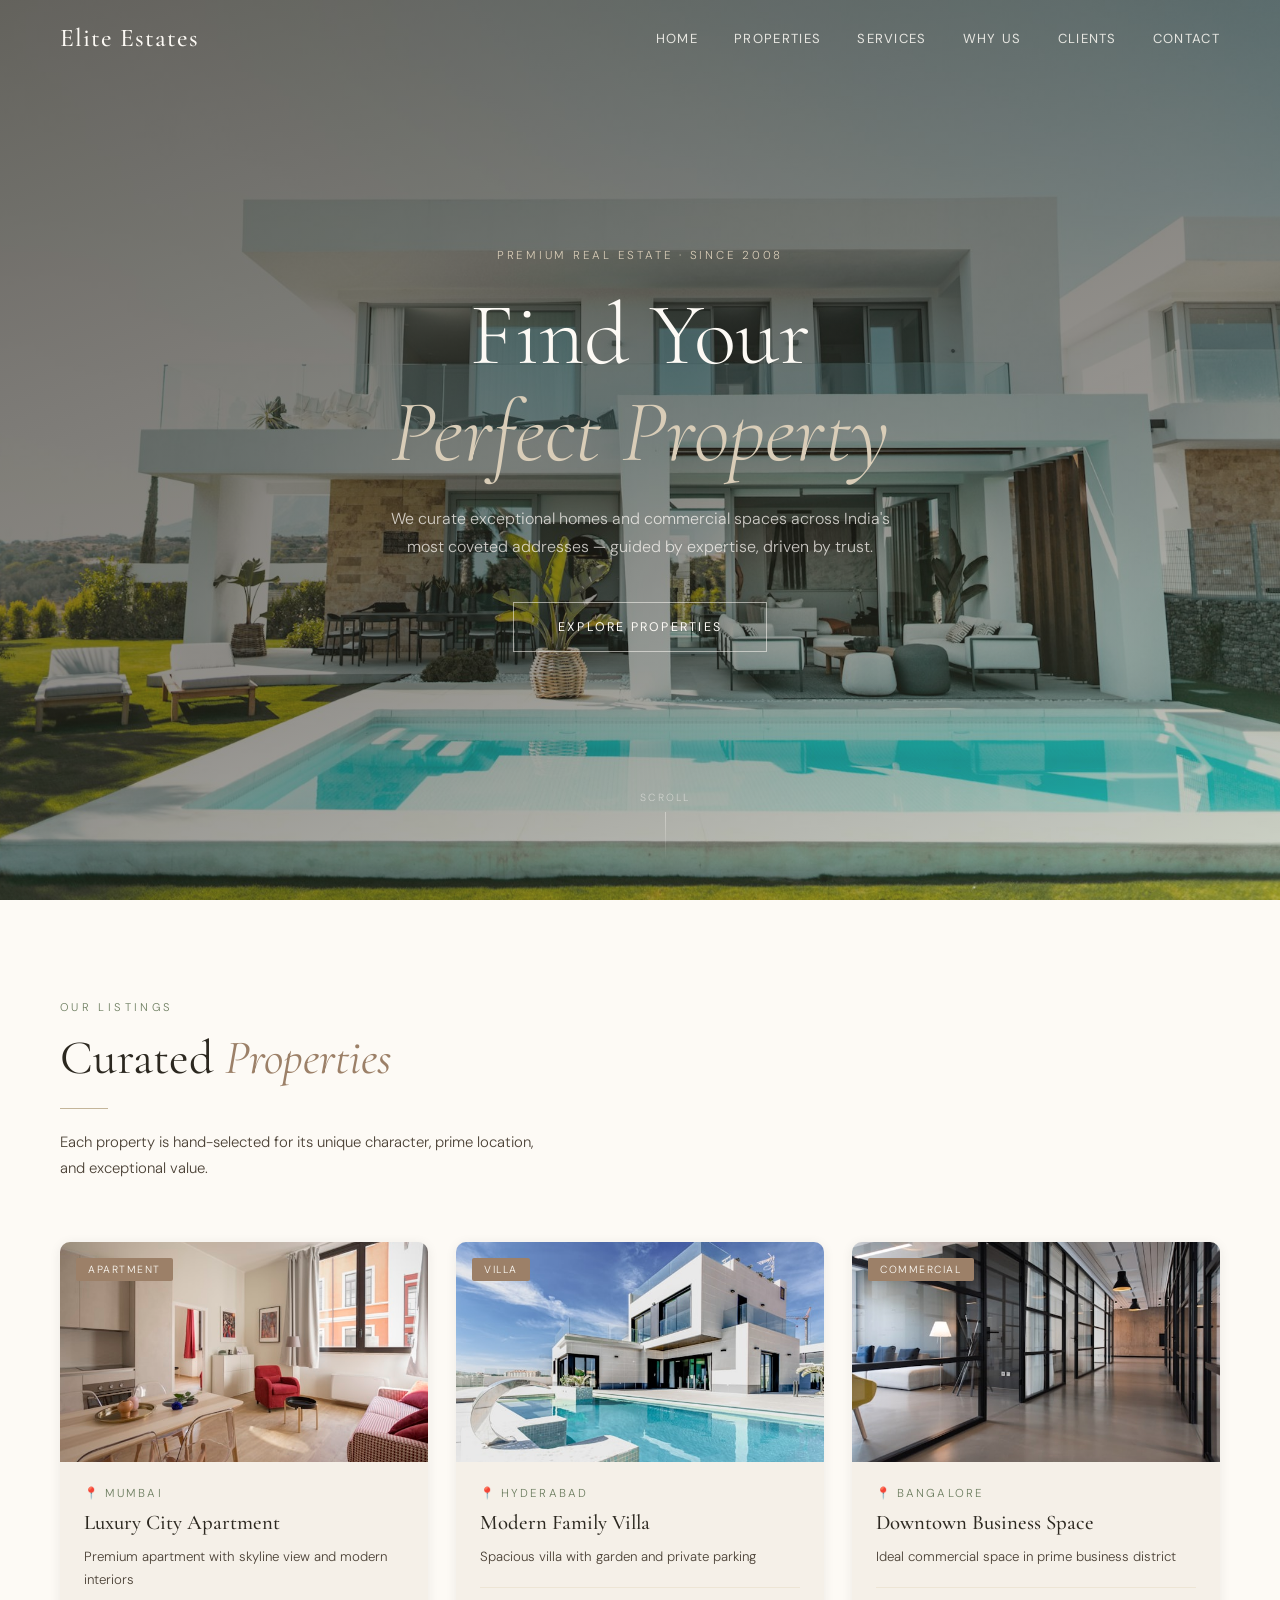
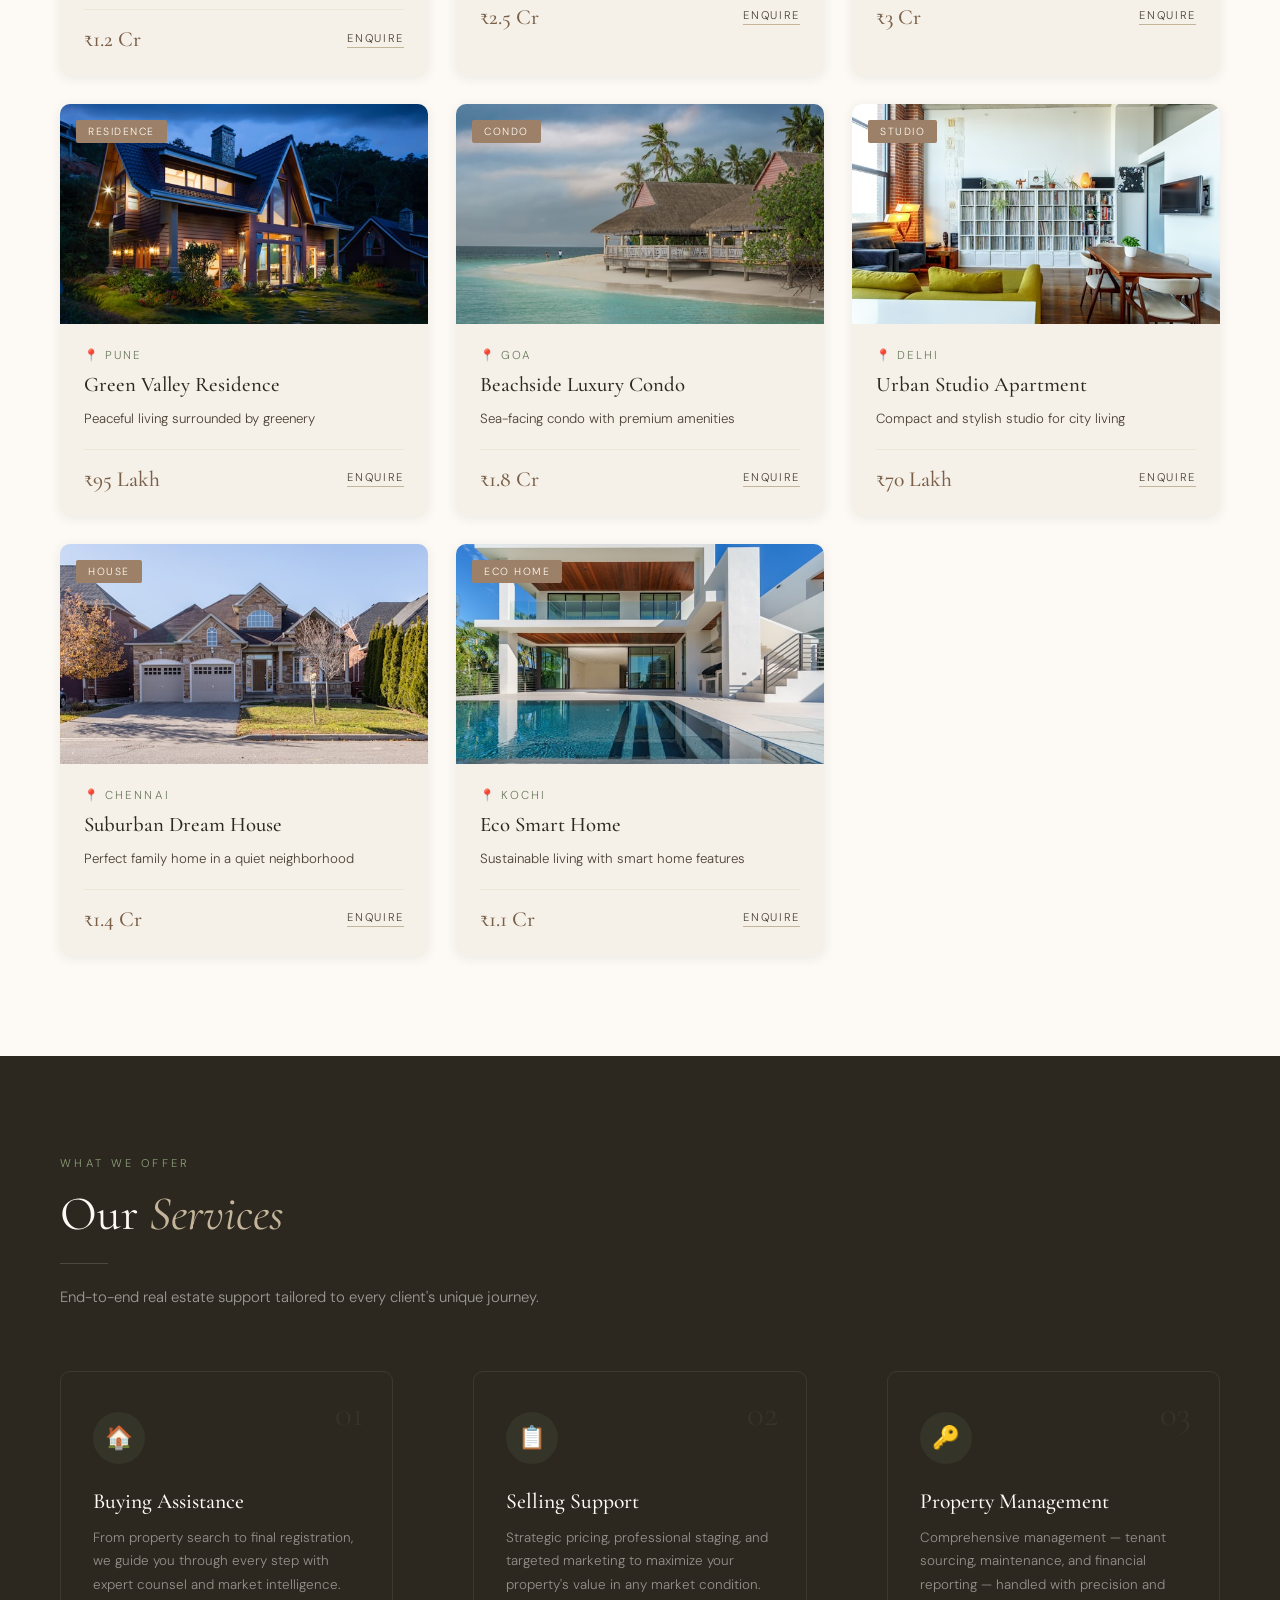
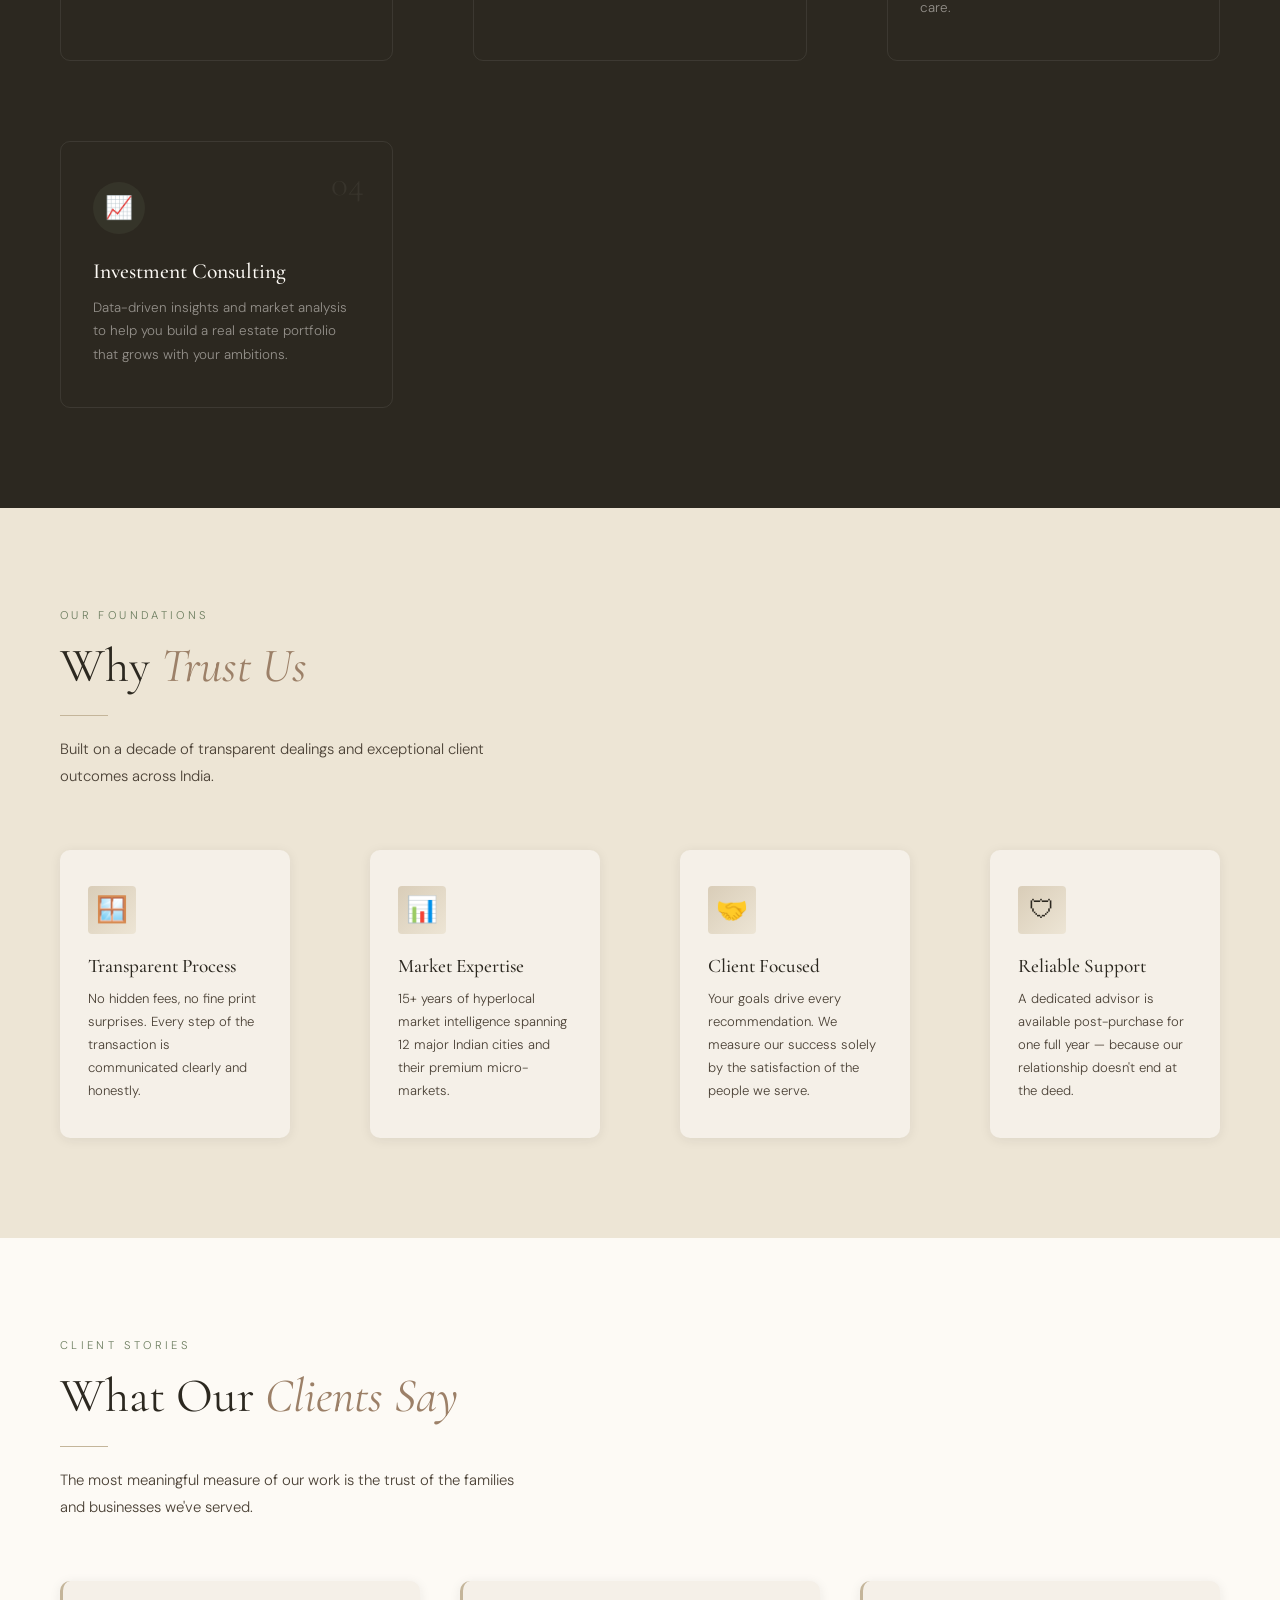
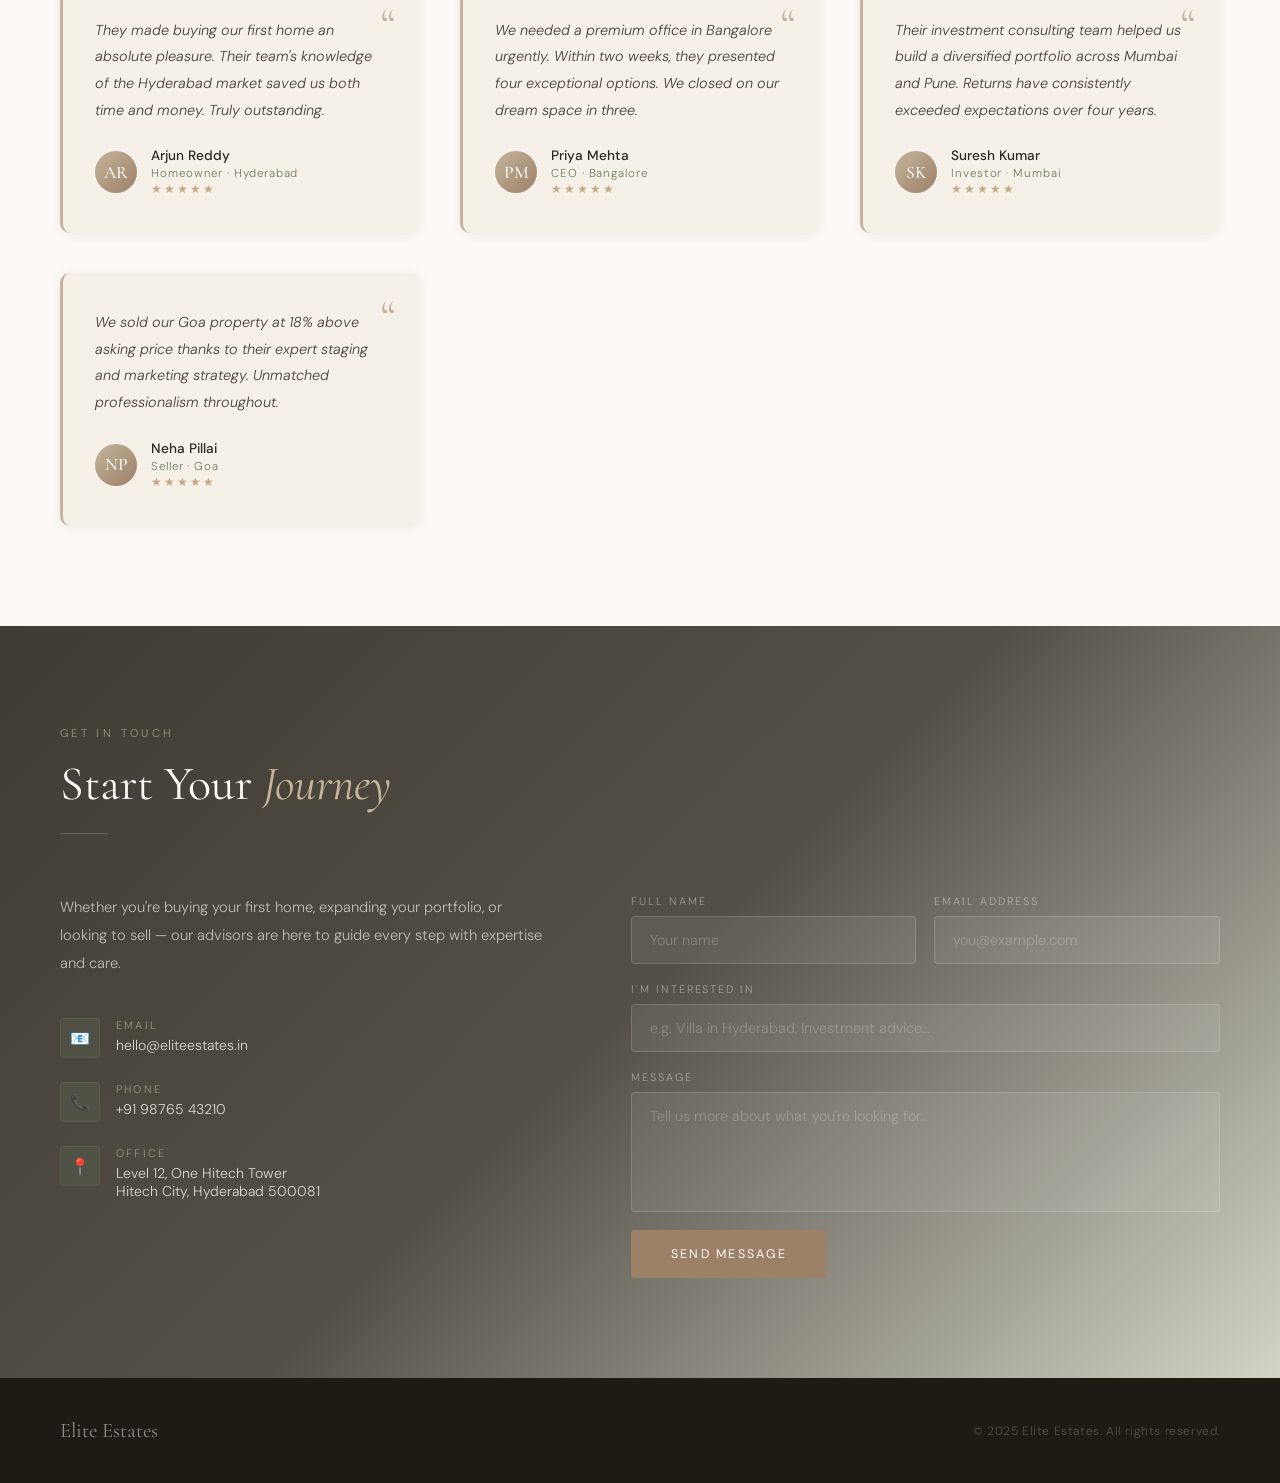
==== index.html @ 706e7c99 "first commit" ====
<!DOCTYPE html>
<html lang="en">
<head>
  <meta charset="UTF-8">
  <meta name="viewport" content="width=device-width, initial-scale=1.0">
  <title>Elite Estates — Premium Real Estate</title>

  <!-- Google Fonts -->
  <link
    href="https://fonts.googleapis.com/css2?family=Cormorant+Garamond:ital,wght@0,300;0,400;0,500;0,600;1,300;1,400&family=DM+Sans:wght@300;400;500&display=swap"
    rel="stylesheet"
  >

  <!-- Main stylesheet -->
  <link rel="stylesheet" href="style.css">
</head>
<body>


  <!-- ============================================
       NAVIGATION BAR
       ============================================ -->
  <nav id="navbar">
    <a class="nav-logo" href="#home">Elite Estates</a>

    <!-- Desktop links -->
    <ul class="nav-links">
      <li><a href="#home">Home</a></li>
      <li><a href="#properties">Properties</a></li>
      <li><a href="#services">Services</a></li>
      <li><a href="#trust">Why Us</a></li>
      <li><a href="#testimonials">Clients</a></li>
      <li><a href="#contact">Contact</a></li>
    </ul>

    <!-- Hamburger (mobile only) -->
    <div class="hamburger" onclick="toggleMenu()">
      <span></span>
      <span></span>
      <span></span>
    </div>
  </nav>


  <!-- ============================================
       MOBILE FULLSCREEN MENU OVERLAY
       ============================================ -->
  <div class="mobile-menu" id="mobileMenu">
    <button class="mobile-close" onclick="toggleMenu()">&#x2715;</button>
    <a href="#home"         onclick="toggleMenu()">Home</a>
    <a href="#properties"   onclick="toggleMenu()">Properties</a>
    <a href="#services"     onclick="toggleMenu()">Services</a>
    <a href="#trust"        onclick="toggleMenu()">Why Us</a>
    <a href="#testimonials" onclick="toggleMenu()">Clients</a>
    <a href="#contact"      onclick="toggleMenu()">Contact</a>
  </div>


  <!-- ============================================
       HERO SECTION
       ============================================ -->
  <section id="home">
    <!-- Background image — swap the src to use a local file if preferred -->
    <div class="hero-bg" id="heroBg"></div>
    <div class="hero-overlay"></div>

    <div class="hero-content">
      <span class="hero-eyebrow">Premium Real Estate &middot; Since 2008</span>
      <h1 class="hero-title">
        Find Your<br>
        <em>Perfect Property</em>
      </h1>
      <p class="hero-desc">
        We curate exceptional homes and commercial spaces across India's most coveted
        addresses &mdash; guided by expertise, driven by trust.
      </p>
      <a href="#properties" class="btn-primary">
        <span>Explore Properties</span>
      </a>
    </div>

    <!-- Animated scroll indicator -->
    <div class="hero-scroll">
      <span>Scroll</span>
      <div class="scroll-line"></div>
    </div>
  </section>


  <!-- ============================================
       PROPERTIES SECTION
       ============================================ -->
  <section id="properties">
    <div class="section-header">
      <span class="section-label">Our Listings</span>
      <h2 class="section-title">Curated <em>Properties</em></h2>
      <div class="divider"></div>
      <p class="section-sub">
        Each property is hand-selected for its unique character, prime location, and exceptional value.
      </p>
    </div>

    <div class="properties-grid">

      <!-- Card 1 -->
      <div class="prop-card">
        <div class="prop-img-wrap">
          <img
            src="images/prop-1-apartment-mumbai.jpg"
            alt="Luxury City Apartment"
            loading="lazy"
          >
          <span class="prop-badge">Apartment</span>
        </div>
        <div class="prop-body">
          <div class="prop-location">&#128205; Mumbai</div>
          <div class="prop-name">Luxury City Apartment</div>
          <p class="prop-desc">Premium apartment with skyline view and modern interiors</p>
          <div class="prop-footer">
            <span class="prop-price">&#8377;1.2 Cr</span>
            <a href="#contact" class="prop-btn">Enquire</a>
          </div>
        </div>
      </div>

      <!-- Card 2 -->
      <div class="prop-card">
        <div class="prop-img-wrap">
          <img
            src="images/prop-2-villa-hyderabad.jpg"
            alt="Modern Family Villa"
            loading="lazy"
          >
          <span class="prop-badge">Villa</span>
        </div>
        <div class="prop-body">
          <div class="prop-location">&#128205; Hyderabad</div>
          <div class="prop-name">Modern Family Villa</div>
          <p class="prop-desc">Spacious villa with garden and private parking</p>
          <div class="prop-footer">
            <span class="prop-price">&#8377;2.5 Cr</span>
            <a href="#contact" class="prop-btn">Enquire</a>
          </div>
        </div>
      </div>

      <!-- Card 3 -->
      <div class="prop-card">
        <div class="prop-img-wrap">
          <img
            src="images/prop-3-commercial-bangalore.jpg"
            alt="Downtown Business Space"
            loading="lazy"
          >
          <span class="prop-badge">Commercial</span>
        </div>
        <div class="prop-body">
          <div class="prop-location">&#128205; Bangalore</div>
          <div class="prop-name">Downtown Business Space</div>
          <p class="prop-desc">Ideal commercial space in prime business district</p>
          <div class="prop-footer">
            <span class="prop-price">&#8377;3 Cr</span>
            <a href="#contact" class="prop-btn">Enquire</a>
          </div>
        </div>
      </div>

      <!-- Card 4 -->
      <div class="prop-card">
        <div class="prop-img-wrap">
          <img
            src="images/prop-4-residence-pune.jpg"
            alt="Green Valley Residence"
            loading="lazy"
          >
          <span class="prop-badge">Residence</span>
        </div>
        <div class="prop-body">
          <div class="prop-location">&#128205; Pune</div>
          <div class="prop-name">Green Valley Residence</div>
          <p class="prop-desc">Peaceful living surrounded by greenery</p>
          <div class="prop-footer">
            <span class="prop-price">&#8377;95 Lakh</span>
            <a href="#contact" class="prop-btn">Enquire</a>
          </div>
        </div>
      </div>

      <!-- Card 5 -->
      <div class="prop-card">
        <div class="prop-img-wrap">
          <img
            src="images/prop-5-condo-goa.jpg"
            alt="Beachside Luxury Condo"
            loading="lazy"
          >
          <span class="prop-badge">Condo</span>
        </div>
        <div class="prop-body">
          <div class="prop-location">&#128205; Goa</div>
          <div class="prop-name">Beachside Luxury Condo</div>
          <p class="prop-desc">Sea-facing condo with premium amenities</p>
          <div class="prop-footer">
            <span class="prop-price">&#8377;1.8 Cr</span>
            <a href="#contact" class="prop-btn">Enquire</a>
          </div>
        </div>
      </div>

      <!-- Card 6 -->
      <div class="prop-card">
        <div class="prop-img-wrap">
          <img
            src="images/prop-6-studio-delhi.jpg"
            alt="Urban Studio Apartment"
            loading="lazy"
          >
          <span class="prop-badge">Studio</span>
        </div>
        <div class="prop-body">
          <div class="prop-location">&#128205; Delhi</div>
          <div class="prop-name">Urban Studio Apartment</div>
          <p class="prop-desc">Compact and stylish studio for city living</p>
          <div class="prop-footer">
            <span class="prop-price">&#8377;70 Lakh</span>
            <a href="#contact" class="prop-btn">Enquire</a>
          </div>
        </div>
      </div>

      <!-- Card 7 -->
      <div class="prop-card">
        <div class="prop-img-wrap">
          <img
            src="images/prop-7-house-chennai.jpg"
            alt="Suburban Dream House"
            loading="lazy"
          >
          <span class="prop-badge">House</span>
        </div>
        <div class="prop-body">
          <div class="prop-location">&#128205; Chennai</div>
          <div class="prop-name">Suburban Dream House</div>
          <p class="prop-desc">Perfect family home in a quiet neighborhood</p>
          <div class="prop-footer">
            <span class="prop-price">&#8377;1.4 Cr</span>
            <a href="#contact" class="prop-btn">Enquire</a>
          </div>
        </div>
      </div>

      <!-- Card 8 -->
      <div class="prop-card">
        <div class="prop-img-wrap">
          <img
            src="images/prop-8-eco-kochi.jpg"
            alt="Eco Smart Home"
            loading="lazy"
          >
          <span class="prop-badge">Eco Home</span>
        </div>
        <div class="prop-body">
          <div class="prop-location">&#128205; Kochi</div>
          <div class="prop-name">Eco Smart Home</div>
          <p class="prop-desc">Sustainable living with smart home features</p>
          <div class="prop-footer">
            <span class="prop-price">&#8377;1.1 Cr</span>
            <a href="#contact" class="prop-btn">Enquire</a>
          </div>
        </div>
      </div>

    </div>
  </section>


  <!-- ============================================
       SERVICES SECTION
       ============================================ -->
  <section id="services">
    <div class="section-header">
      <span class="section-label">What We Offer</span>
      <h2 class="section-title">Our <em>Services</em></h2>
      <div class="divider"></div>
      <p class="section-sub">End-to-end real estate support tailored to every client's unique journey.</p>
    </div>

    <div class="services-grid">

      <div class="service-card">
        <span class="service-num">01</span>
        <div class="service-icon">&#127968;</div>
        <div class="service-title">Buying Assistance</div>
        <p class="service-desc">
          From property search to final registration, we guide you through every step
          with expert counsel and market intelligence.
        </p>
      </div>

      <div class="service-card">
        <span class="service-num">02</span>
        <div class="service-icon">&#128203;</div>
        <div class="service-title">Selling Support</div>
        <p class="service-desc">
          Strategic pricing, professional staging, and targeted marketing to maximize
          your property's value in any market condition.
        </p>
      </div>

      <div class="service-card">
        <span class="service-num">03</span>
        <div class="service-icon">&#128273;</div>
        <div class="service-title">Property Management</div>
        <p class="service-desc">
          Comprehensive management &mdash; tenant sourcing, maintenance, and financial
          reporting &mdash; handled with precision and care.
        </p>
      </div>

      <div class="service-card">
        <span class="service-num">04</span>
        <div class="service-icon">&#128200;</div>
        <div class="service-title">Investment Consulting</div>
        <p class="service-desc">
          Data-driven insights and market analysis to help you build a real estate
          portfolio that grows with your ambitions.
        </p>
      </div>

    </div>
  </section>


  <!-- ============================================
       TRUST / WHY US SECTION
       ============================================ -->
  <section id="trust">
    <div class="section-header">
      <span class="section-label">Our Foundations</span>
      <h2 class="section-title">Why <em>Trust Us</em></h2>
      <div class="divider"></div>
      <p class="section-sub">
        Built on a decade of transparent dealings and exceptional client outcomes across India.
      </p>
    </div>

    <div class="trust-grid">

      <div class="trust-card">
        <div class="trust-icon">&#129695;</div>
        <div class="trust-title">Transparent Process</div>
        <p class="trust-desc">
          No hidden fees, no fine print surprises. Every step of the transaction is
          communicated clearly and honestly.
        </p>
      </div>

      <div class="trust-card">
        <div class="trust-icon">&#128202;</div>
        <div class="trust-title">Market Expertise</div>
        <p class="trust-desc">
          15+ years of hyperlocal market intelligence spanning 12 major Indian cities
          and their premium micro-markets.
        </p>
      </div>

      <div class="trust-card">
        <div class="trust-icon">&#129309;</div>
        <div class="trust-title">Client Focused</div>
        <p class="trust-desc">
          Your goals drive every recommendation. We measure our success solely by the
          satisfaction of the people we serve.
        </p>
      </div>

      <div class="trust-card">
        <div class="trust-icon">&#128737;</div>
        <div class="trust-title">Reliable Support</div>
        <p class="trust-desc">
          A dedicated advisor is available post-purchase for one full year &mdash;
          because our relationship doesn't end at the deed.
        </p>
      </div>

    </div>
  </section>


  <!-- ============================================
       TESTIMONIALS SECTION
       ============================================ -->
  <section id="testimonials">
    <div class="section-header">
      <span class="section-label">Client Stories</span>
      <h2 class="section-title">What Our <em>Clients Say</em></h2>
      <div class="divider"></div>
      <p class="section-sub">
        The most meaningful measure of our work is the trust of the families and
        businesses we've served.
      </p>
    </div>

    <div class="testimonials-grid">

      <div class="testi-card">
        <div class="testi-quote">&ldquo;</div>
        <p class="testi-text">
          They made buying our first home an absolute pleasure. Their team's knowledge
          of the Hyderabad market saved us both time and money. Truly outstanding.
        </p>
        <div class="testi-footer">
          <div class="testi-avatar">AR</div>
          <div>
            <div class="testi-name">Arjun Reddy</div>
            <div class="testi-role">Homeowner &middot; Hyderabad</div>
            <div class="testi-stars">&#9733;&#9733;&#9733;&#9733;&#9733;</div>
          </div>
        </div>
      </div>

      <div class="testi-card">
        <div class="testi-quote">&ldquo;</div>
        <p class="testi-text">
          We needed a premium office in Bangalore urgently. Within two weeks, they
          presented four exceptional options. We closed on our dream space in three.
        </p>
        <div class="testi-footer">
          <div class="testi-avatar">PM</div>
          <div>
            <div class="testi-name">Priya Mehta</div>
            <div class="testi-role">CEO &middot; Bangalore</div>
            <div class="testi-stars">&#9733;&#9733;&#9733;&#9733;&#9733;</div>
          </div>
        </div>
      </div>

      <div class="testi-card">
        <div class="testi-quote">&ldquo;</div>
        <p class="testi-text">
          Their investment consulting team helped us build a diversified portfolio
          across Mumbai and Pune. Returns have consistently exceeded expectations
          over four years.
        </p>
        <div class="testi-footer">
          <div class="testi-avatar">SK</div>
          <div>
            <div class="testi-name">Suresh Kumar</div>
            <div class="testi-role">Investor &middot; Mumbai</div>
            <div class="testi-stars">&#9733;&#9733;&#9733;&#9733;&#9733;</div>
          </div>
        </div>
      </div>

      <div class="testi-card">
        <div class="testi-quote">&ldquo;</div>
        <p class="testi-text">
          We sold our Goa property at 18% above asking price thanks to their expert
          staging and marketing strategy. Unmatched professionalism throughout.
        </p>
        <div class="testi-footer">
          <div class="testi-avatar">NP</div>
          <div>
            <div class="testi-name">Neha Pillai</div>
            <div class="testi-role">Seller &middot; Goa</div>
            <div class="testi-stars">&#9733;&#9733;&#9733;&#9733;&#9733;</div>
          </div>
        </div>
      </div>

    </div>
  </section>


  <!-- ============================================
       CONTACT SECTION
       ============================================ -->
  <section id="contact">
    <!-- Parallax background image with dark overlay -->
    <div class="contact-bg"></div>
    <div class="contact-bg-overlay"></div>

    <div class="contact-inner">
      <div class="section-header">
        <span class="section-label">Get In Touch</span>
        <h2 class="section-title">Start Your <em>Journey</em></h2>
        <div class="divider"></div>
      </div>

      <div class="contact-wrap">

        <!-- Left: contact details -->
        <div class="contact-info">
          <p>
            Whether you're buying your first home, expanding your portfolio, or looking
            to sell &mdash; our advisors are here to guide every step with expertise and care.
          </p>

          <div class="contact-item">
            <div class="contact-ico">&#128231;</div>
            <div>
              <div class="contact-item-label">Email</div>
              <div class="contact-item-value">hello@eliteestates.in</div>
            </div>
          </div>

          <div class="contact-item">
            <div class="contact-ico">&#128222;</div>
            <div>
              <div class="contact-item-label">Phone</div>
              <div class="contact-item-value">+91 98765 43210</div>
            </div>
          </div>

          <div class="contact-item">
            <div class="contact-ico">&#128205;</div>
            <div>
              <div class="contact-item-label">Office</div>
              <div class="contact-item-value">
                Level 12, One Hitech Tower<br>
                Hitech City, Hyderabad 500081
              </div>
            </div>
          </div>
        </div>

        <!-- Right: enquiry form -->
        <form class="contact-form" onsubmit="handleSubmit(event)">
          <div class="form-row">
            <div class="form-group">
              <label for="cname">Full Name</label>
              <input type="text" id="cname" placeholder="Your name" required>
            </div>
            <div class="form-group">
              <label for="cemail">Email Address</label>
              <input type="email" id="cemail" placeholder="you@example.com" required>
            </div>
          </div>

          <div class="form-group">
            <label for="interest">I'm interested in</label>
            <input
              type="text"
              id="interest"
              placeholder="e.g. Villa in Hyderabad, Investment advice&hellip;"
            >
          </div>

          <div class="form-group">
            <label for="message">Message</label>
            <textarea
              id="message"
              placeholder="Tell us more about what you're looking for&hellip;"
              required
            ></textarea>
          </div>

          <button type="submit" class="btn-submit" id="submitBtn">Send Message</button>
        </form>

      </div>
    </div>
  </section>


  <!-- ============================================
       FOOTER
       ============================================ -->
  <footer>
    <div class="footer-logo">Elite Estates</div>
    <div class="footer-copy">&copy; 2025 Elite Estates. All rights reserved.</div>
  </footer>


  <!-- Main JavaScript -->
  <script src="main.js"></script>

</body>
</html>
---- style.css ----
/* ============================================
   ELITE ESTATES — style.css
   Premium Real Estate Website Styles
   ============================================ */

/* ── CSS Custom Properties (Design Tokens) ── */
:root {
  --cream:        #F5F0E8;
  --cream-dark:   #EDE5D5;
  --beige:        #D9CDB8;
  --beige-mid:    #C4B59A;
  --brown-soft:   #9C8068;
  --brown:        #7A6048;
  --charcoal:     #2C2820;
  --charcoal-mid: #4A4035;
  --green-muted:  #6B7C5E;
  --green-light:  #8FA07A;
  --white:        #FDFAF5;

  --shadow-sm:  0 2px 12px rgba(44, 40, 32, 0.08);
  --shadow-md:  0 6px 32px rgba(44, 40, 32, 0.12);
  --shadow-lg:  0 16px 56px rgba(44, 40, 32, 0.16);

  --radius:    4px;
  --radius-lg: 10px;
  --transition: 0.4s cubic-bezier(0.25, 0.46, 0.45, 0.94);
}


/* ============================================
   BASE RESET & BODY
   ============================================ */

* {
  margin: 0;
  padding: 0;
  box-sizing: border-box;
}

html {
  scroll-behavior: smooth;
}

body {
  font-family: 'DM Sans', sans-serif;
  background: var(--cream);
  color: var(--charcoal);
  font-weight: 300;
  overflow-x: hidden;
}


/* ============================================
   NAVIGATION
   ============================================ */

nav {
  position: fixed;
  top: 0;
  left: 0;
  right: 0;
  z-index: 100;
  padding: 22px 60px;
  display: flex;
  align-items: center;
  justify-content: space-between;
  transition:
    background var(--transition),
    padding var(--transition),
    box-shadow var(--transition);
}

nav.scrolled {
  background: rgba(245, 240, 232, 0.96);
  backdrop-filter: blur(12px);
  padding: 14px 60px;
  box-shadow: var(--shadow-sm);
}

/* Logo */
.nav-logo {
  font-family: 'Cormorant Garamond', serif;
  font-size: 1.6rem;
  font-weight: 500;
  letter-spacing: 0.04em;
  color: var(--white);
  text-decoration: none;
  transition: color var(--transition);
}

nav.scrolled .nav-logo {
  color: var(--charcoal);
}

/* Nav links */
.nav-links {
  display: flex;
  gap: 36px;
  list-style: none;
}

.nav-links a {
  text-decoration: none;
  font-size: 0.82rem;
  font-weight: 400;
  letter-spacing: 0.1em;
  text-transform: uppercase;
  color: rgba(253, 250, 245, 0.85);
  transition: color var(--transition);
  position: relative;
}

/* Underline animation on hover */
.nav-links a::after {
  content: '';
  position: absolute;
  bottom: -3px;
  left: 0;
  right: 0;
  height: 1px;
  background: var(--beige-mid);
  transform: scaleX(0);
  transform-origin: right;
  transition: transform var(--transition);
}

.nav-links a:hover::after {
  transform: scaleX(1);
  transform-origin: left;
}

nav.scrolled .nav-links a {
  color: var(--charcoal-mid);
}

nav.scrolled .nav-links a:hover {
  color: var(--brown);
}

/* Hamburger icon (mobile) */
.hamburger {
  display: none;
  flex-direction: column;
  gap: 5px;
  cursor: pointer;
}

.hamburger span {
  display: block;
  width: 24px;
  height: 1.5px;
  background: var(--white);
  transition: var(--transition);
}

nav.scrolled .hamburger span {
  background: var(--charcoal);
}


/* ============================================
   MOBILE FULLSCREEN MENU
   ============================================ */

.mobile-menu {
  position: fixed;
  inset: 0;
  z-index: 99;
  background: var(--charcoal);
  display: flex;
  flex-direction: column;
  align-items: center;
  justify-content: center;
  gap: 32px;
  opacity: 0;
  pointer-events: none;
  transition: opacity var(--transition);
}

.mobile-menu.open {
  opacity: 1;
  pointer-events: all;
}

.mobile-menu a {
  font-family: 'Cormorant Garamond', serif;
  font-size: 2rem;
  font-weight: 300;
  color: rgba(253, 250, 245, 0.8);
  text-decoration: none;
  transition: color var(--transition);
}

.mobile-menu a:hover {
  color: var(--beige);
}

.mobile-close {
  position: absolute;
  top: 24px;
  right: 28px;
  font-size: 1.6rem;
  color: rgba(253, 250, 245, 0.5);
  cursor: pointer;
  background: none;
  border: none;
}


/* ============================================
   HERO SECTION
   ============================================ */

#home {
  height: 100vh;
  position: relative;
  display: flex;
  align-items: center;
  justify-content: center;
  overflow: hidden;
  background: var(--charcoal);
}

/* Background image with Ken Burns zoom */
.hero-bg {
  position: absolute;
  inset: 0;
  background-image: url('images/hero-bg.jpg');
  background-size: cover;
  background-position: center;
  transform: scale(1.06);
  transition: transform 8s ease-out;
}

.hero-bg.loaded {
  transform: scale(1);
}

/* Dark gradient overlay */
.hero-overlay {
  position: absolute;
  inset: 0;
  background: linear-gradient(
    160deg,
    rgba(44, 40, 32, 0.72) 0%,
    rgba(44, 40, 32, 0.50) 60%,
    rgba(107, 124, 94, 0.30) 100%
  );
}

.hero-content {
  position: relative;
  z-index: 2;
  text-align: center;
  padding: 0 24px;
  max-width: 800px;
}

.hero-eyebrow {
  display: inline-block;
  font-size: 0.72rem;
  letter-spacing: 0.24em;
  text-transform: uppercase;
  color: var(--beige);
  margin-bottom: 24px;
  opacity: 0;
  transform: translateY(20px);
  animation: fadeUp 0.9s 0.3s ease-out forwards;
}

.hero-title {
  font-family: 'Cormorant Garamond', serif;
  font-size: clamp(3rem, 7vw, 5.5rem);
  font-weight: 300;
  line-height: 1.1;
  color: var(--white);
  margin-bottom: 24px;
  opacity: 0;
  transform: translateY(30px);
  animation: fadeUp 1s 0.5s ease-out forwards;
}

.hero-title em {
  font-style: italic;
  color: var(--beige);
}

.hero-desc {
  font-size: 1rem;
  font-weight: 300;
  line-height: 1.8;
  color: rgba(253, 250, 245, 0.75);
  max-width: 520px;
  margin: 0 auto 40px;
  opacity: 0;
  transform: translateY(20px);
  animation: fadeUp 1s 0.7s ease-out forwards;
}

/* CTA Button */
.btn-primary {
  display: inline-block;
  padding: 16px 44px;
  background: transparent;
  border: 1px solid rgba(253, 250, 245, 0.55);
  color: var(--white);
  text-decoration: none;
  font-size: 0.78rem;
  letter-spacing: 0.18em;
  text-transform: uppercase;
  font-weight: 400;
  transition: all var(--transition);
  position: relative;
  overflow: hidden;
  opacity: 0;
  animation: fadeUp 1s 0.9s ease-out forwards;
}

.btn-primary::before {
  content: '';
  position: absolute;
  inset: 0;
  background: var(--brown-soft);
  transform: translateX(-100%);
  transition: transform var(--transition);
}

.btn-primary:hover::before {
  transform: translateX(0);
}

.btn-primary span {
  position: relative;
  z-index: 1;
}

.btn-primary:hover {
  border-color: var(--brown-soft);
}

/* Scroll indicator */
.hero-scroll {
  position: absolute;
  bottom: 40px;
  left: 50%;
  transform: translateX(-50%);
  display: flex;
  flex-direction: column;
  align-items: center;
  gap: 8px;
  opacity: 0;
  animation: fadeUp 1s 1.2s ease-out forwards;
}

.hero-scroll span {
  font-size: 0.65rem;
  letter-spacing: 0.22em;
  text-transform: uppercase;
  color: rgba(253, 250, 245, 0.5);
}

.scroll-line {
  width: 1px;
  height: 48px;
  background: linear-gradient(to bottom, rgba(253, 250, 245, 0.4), transparent);
  animation: scrollPulse 2s ease-in-out infinite;
}


/* ============================================
   SHARED SECTION STYLES
   ============================================ */

section {
  padding: 100px 60px;
}

.section-label {
  font-size: 0.7rem;
  letter-spacing: 0.3em;
  text-transform: uppercase;
  color: var(--green-muted);
  margin-bottom: 16px;
  display: block;
}

.section-title {
  font-family: 'Cormorant Garamond', serif;
  font-size: clamp(2rem, 4vw, 3rem);
  font-weight: 400;
  line-height: 1.2;
  color: var(--charcoal);
  margin-bottom: 16px;
}

.section-title em {
  font-style: italic;
  color: var(--brown-soft);
}

.section-sub {
  font-size: 0.93rem;
  font-weight: 300;
  line-height: 1.8;
  color: var(--charcoal-mid);
  max-width: 480px;
}

.section-header {
  margin-bottom: 60px;
}

.divider {
  width: 48px;
  height: 1px;
  background: var(--beige-mid);
  margin: 20px 0;
}


/* ============================================
   PROPERTIES SECTION
   ============================================ */

#properties {
  background: var(--white);
}

.properties-grid {
  display: grid;
  grid-template-columns: repeat(auto-fill, minmax(300px, 1fr));
  gap: 28px;
}

.prop-card {
  background: var(--cream);
  border-radius: var(--radius-lg);
  overflow: hidden;
  box-shadow: var(--shadow-sm);
  transition: transform var(--transition), box-shadow var(--transition);
  opacity: 0;
  transform: translateY(32px);
}

.prop-card.visible {
  opacity: 1;
  transform: translateY(0);
  transition:
    opacity 0.6s ease-out,
    transform 0.6s ease-out,
    box-shadow var(--transition);
}

.prop-card:hover {
  transform: translateY(-8px);
  box-shadow: var(--shadow-lg);
}

/* Property image */
.prop-img-wrap {
  position: relative;
  overflow: hidden;
  height: 220px;
}

.prop-img-wrap img {
  width: 100%;
  height: 100%;
  object-fit: cover;
  transition: transform 0.7s ease-out;
}

.prop-card:hover .prop-img-wrap img {
  transform: scale(1.06);
}

/* Badge label (e.g. "Villa", "Apartment") */
.prop-badge {
  position: absolute;
  top: 16px;
  left: 16px;
  background: var(--brown-soft);
  color: var(--white);
  font-size: 0.65rem;
  letter-spacing: 0.15em;
  text-transform: uppercase;
  padding: 5px 12px;
  border-radius: 2px;
}

.prop-body {
  padding: 24px;
}

.prop-location {
  font-size: 0.72rem;
  letter-spacing: 0.18em;
  text-transform: uppercase;
  color: var(--green-muted);
  margin-bottom: 8px;
}

.prop-name {
  font-family: 'Cormorant Garamond', serif;
  font-size: 1.3rem;
  font-weight: 500;
  color: var(--charcoal);
  margin-bottom: 10px;
  line-height: 1.3;
}

.prop-desc {
  font-size: 0.83rem;
  font-weight: 300;
  line-height: 1.7;
  color: var(--charcoal-mid);
  margin-bottom: 18px;
}

.prop-footer {
  display: flex;
  align-items: center;
  justify-content: space-between;
  padding-top: 16px;
  border-top: 1px solid var(--cream-dark);
}

.prop-price {
  font-family: 'Cormorant Garamond', serif;
  font-size: 1.35rem;
  font-weight: 500;
  color: var(--brown);
}

.prop-btn {
  font-size: 0.7rem;
  letter-spacing: 0.15em;
  text-transform: uppercase;
  color: var(--charcoal-mid);
  text-decoration: none;
  border-bottom: 1px solid var(--beige-mid);
  padding-bottom: 2px;
  transition: color var(--transition), border-color var(--transition);
}

.prop-btn:hover {
  color: var(--brown);
  border-color: var(--brown);
}


/* ============================================
   SERVICES SECTION
   ============================================ */

#services {
  background: var(--charcoal);
}

#services .section-label { color: var(--green-light); }
#services .section-title { color: var(--white); }
#services .section-title em { color: var(--beige-mid); }
#services .section-sub { color: rgba(253, 250, 245, 0.55); }
#services .divider { background: rgba(253, 250, 245, 0.15); }

.services-grid {
  display: grid;
  grid-template-columns: repeat(auto-fill, minmax(240px, 1fr));
  gap: 80px;
}

.service-card {
  padding: 40px 32px;
  border: 1px solid rgba(253, 250, 245, 0.08);
  border-radius: var(--radius-lg);
  position: relative;
  overflow: hidden;
  transition: transform var(--transition), border-color var(--transition);
  opacity: 0;
  transform: translateY(24px);
  cursor: default;
}

.service-card.visible {
  opacity: 1;
  transform: translateY(0);
  transition:
    opacity 0.6s ease-out,
    transform 0.6s ease-out,
    border-color var(--transition);
}

/* Subtle hover glow */
.service-card::before {
  content: '';
  position: absolute;
  inset: 0;
  background: linear-gradient(135deg, rgba(107, 124, 94, 0.08), transparent);
  opacity: 0;
  transition: opacity var(--transition);
}

.service-card:hover {
  border-color: rgba(107, 124, 94, 0.4);
  transform: translateY(-5px);
}

.service-card:hover::before {
  opacity: 1;
}

.service-icon {
  width: 52px;
  height: 52px;
  background: rgba(107, 124, 94, 0.15);
  border-radius: 50%;
  display: flex;
  align-items: center;
  justify-content: center;
  margin-bottom: 24px;
  font-size: 1.4rem;
}

.service-title {
  font-family: 'Cormorant Garamond', serif;
  font-size: 1.35rem;
  font-weight: 500;
  color: var(--white);
  margin-bottom: 12px;
}

.service-desc {
  font-size: 0.84rem;
  font-weight: 300;
  line-height: 1.75;
  color: rgba(253, 250, 245, 0.5);
}

/* Faint large number in background */
.service-num {
  position: absolute;
  top: 24px;
  right: 28px;
  font-family: 'Cormorant Garamond', serif;
  font-size: 2.2rem;
  font-weight: 300;
  color: rgba(253, 250, 245, 0.06);
  line-height: 1;
}


/* ============================================
   TRUST / WHY US SECTION
   ============================================ */

#trust {
  background: var(--cream-dark);
}

.trust-grid {
  display: grid;
  grid-template-columns: repeat(auto-fill, minmax(220px, 1fr));
  gap: 80px;
}

.trust-card {
  padding: 36px 28px;
  background: var(--cream);
  border-radius: var(--radius-lg);
  box-shadow: var(--shadow-sm);
  transition: transform var(--transition), box-shadow var(--transition);
  opacity: 0;
  transform: translateY(24px);
}

.trust-card.visible {
  opacity: 1;
  transform: translateY(0);
  transition:
    opacity 0.6s ease-out,
    transform 0.6s ease-out,
    box-shadow var(--transition);
}

.trust-card:hover {
  transform: translateY(-6px);
  box-shadow: var(--shadow-md);
}

.trust-icon {
  font-size: 1.6rem;
  margin-bottom: 20px;
  width: 48px;
  height: 48px;
  display: flex;
  align-items: center;
  justify-content: center;
  background: linear-gradient(135deg, var(--beige), var(--cream-dark));
  border-radius: var(--radius);
}

.trust-title {
  font-family: 'Cormorant Garamond', serif;
  font-size: 1.2rem;
  font-weight: 500;
  color: var(--charcoal);
  margin-bottom: 10px;
}

.trust-desc {
  font-size: 0.82rem;
  font-weight: 300;
  line-height: 1.75;
  color: var(--charcoal-mid);
}


/* ============================================
   TESTIMONIALS SECTION
   ============================================ */

#testimonials {
  background: var(--white);
}

.testimonials-grid {
  display: grid;
  grid-template-columns: repeat(auto-fill, minmax(280px, 1fr));
  gap: 40px;
}

.testi-card {
  padding: 36px 32px;
  background: var(--cream);
  border-radius: var(--radius-lg);
  border-left: 3px solid var(--beige-mid);
  box-shadow: var(--shadow-sm);
  transition:
    transform var(--transition),
    box-shadow var(--transition),
    border-color var(--transition);
  opacity: 0;
  transform: translateY(24px);
  position: relative;
}

.testi-card.visible {
  opacity: 1;
  transform: translateY(0);
  transition:
    opacity 0.6s ease-out,
    transform 0.6s ease-out,
    box-shadow var(--transition);
}

.testi-card:hover {
  transform: translateY(-6px);
  box-shadow: var(--shadow-md);
  border-color: var(--brown-soft);
}

/* Large decorative quote mark */
.testi-quote {
  font-family: 'Cormorant Garamond', serif;
  font-size: 3rem;
  line-height: 1;
  color: var(--beige-mid);
  position: absolute;
  top: 20px;
  right: 24px;
}

.testi-text {
  font-size: 0.9rem;
  font-weight: 300;
  line-height: 1.85;
  color: var(--charcoal-mid);
  margin-bottom: 24px;
  font-style: italic;
}

.testi-footer {
  display: flex;
  align-items: center;
  gap: 14px;
}

/* Avatar circle with initials */
.testi-avatar {
  width: 42px;
  height: 42px;
  border-radius: 50%;
  background: linear-gradient(135deg, var(--beige-mid), var(--brown-soft));
  display: flex;
  align-items: center;
  justify-content: center;
  font-family: 'Cormorant Garamond', serif;
  font-size: 1.1rem;
  color: var(--white);
  font-weight: 500;
  flex-shrink: 0;
}

.testi-name {
  font-size: 0.85rem;
  font-weight: 500;
  color: var(--charcoal);
  margin-bottom: 2px;
}

.testi-role {
  font-size: 0.72rem;
  color: var(--green-muted);
  letter-spacing: 0.08em;
}

.testi-stars {
  color: #C4A882;
  font-size: 0.75rem;
  letter-spacing: 2px;
}


/* ============================================
   CONTACT SECTION (with parallax background)
   ============================================ */

#contact {
  position: relative;
  overflow: hidden;
  padding: 0;
}

.contact-bg {
  position: absolute;
  inset: 0;
  background-image: url('images/contact-bg.jpg');
  background-size: cover;
  background-position: center;
  background-attachment: fixed;
}

.contact-bg-overlay {
  position: absolute;
  inset: 0;
  background: linear-gradient(
    135deg,
    rgba(44, 40, 32, 0.90) 0%,
    rgba(44, 40, 32, 0.80) 50%,
    rgba(107, 124, 94, 0.25) 100%
  );
}

.contact-inner {
  position: relative;
  z-index: 2;
  padding: 100px 60px;
}

#contact .section-label { color: var(--green-light); }
#contact .section-title { color: var(--white); }
#contact .section-title em { color: var(--beige-mid); }
#contact .divider { background: rgba(253, 250, 245, 0.2); }

.contact-wrap {
  display: grid;
  grid-template-columns: 1fr 1.2fr;
  gap: 80px;
  align-items: start;
}

/* Left side contact info */
.contact-info p {
  font-size: 0.92rem;
  font-weight: 300;
  line-height: 1.9;
  color: rgba(253, 250, 245, 0.65);
  margin-bottom: 40px;
}

.contact-item {
  display: flex;
  align-items: flex-start;
  gap: 16px;
  margin-bottom: 24px;
}

.contact-ico {
  width: 40px;
  height: 40px;
  flex-shrink: 0;
  background: rgba(107, 124, 94, 0.2);
  border-radius: var(--radius);
  display: flex;
  align-items: center;
  justify-content: center;
  font-size: 1rem;
  border: 1px solid rgba(107, 124, 94, 0.3);
}

.contact-item-label {
  font-size: 0.68rem;
  letter-spacing: 0.2em;
  text-transform: uppercase;
  color: var(--green-light);
  margin-bottom: 4px;
}

.contact-item-value {
  font-size: 0.88rem;
  color: rgba(253, 250, 245, 0.8);
  font-weight: 300;
}

/* Right side contact form */
.contact-form {
  display: flex;
  flex-direction: column;
  gap: 18px;
}

.form-group {
  display: flex;
  flex-direction: column;
  gap: 8px;
}

.form-row {
  display: grid;
  grid-template-columns: 1fr 1fr;
  gap: 18px;
}

label {
  font-size: 0.68rem;
  letter-spacing: 0.18em;
  text-transform: uppercase;
  color: rgba(253, 250, 245, 0.45);
}

input,
textarea {
  background: rgba(253, 250, 245, 0.07);
  border: 1px solid rgba(253, 250, 245, 0.15);
  border-radius: var(--radius);
  padding: 14px 18px;
  color: var(--white);
  font-family: 'DM Sans', sans-serif;
  font-size: 0.9rem;
  font-weight: 300;
  outline: none;
  transition: border-color var(--transition), background var(--transition);
  resize: none;
}

input::placeholder,
textarea::placeholder {
  color: rgba(253, 250, 245, 0.25);
}

input:focus,
textarea:focus {
  border-color: rgba(107, 124, 94, 0.6);
  background: rgba(253, 250, 245, 0.1);
}

textarea {
  height: 120px;
}

.btn-submit {
  padding: 16px 40px;
  background: var(--brown-soft);
  color: var(--white);
  border: none;
  border-radius: var(--radius);
  font-family: 'DM Sans', sans-serif;
  font-size: 0.78rem;
  letter-spacing: 0.18em;
  text-transform: uppercase;
  font-weight: 400;
  cursor: pointer;
  transition: background var(--transition), transform var(--transition);
  align-self: flex-start;
}

.btn-submit:hover {
  background: var(--brown);
  transform: translateY(-2px);
}


/* ============================================
   FOOTER
   ============================================ */

footer {
  background: #1E1A14;
  padding: 40px 60px;
  display: flex;
  align-items: center;
  justify-content: space-between;
  flex-wrap: wrap;
  gap: 16px;
}

.footer-logo {
  font-family: 'Cormorant Garamond', serif;
  font-size: 1.3rem;
  font-weight: 400;
  color: rgba(253, 250, 245, 0.5);
}

.footer-copy {
  font-size: 0.75rem;
  color: rgba(253, 250, 245, 0.25);
  letter-spacing: 0.05em;
}


/* ============================================
   KEYFRAME ANIMATIONS
   ============================================ */

@keyframes fadeUp {
  to {
    opacity: 1;
    transform: translateY(0);
  }
}

@keyframes scrollPulse {
  0%, 100% { opacity: 0.4; }
  50%       { opacity: 1; }
}


/* ============================================
   RESPONSIVE — TABLET & MOBILE
   ============================================ */

@media (max-width: 900px) {
  nav { padding: 18px 28px; }
  nav.scrolled { padding: 12px 28px; }

  /* Hide desktop nav, show hamburger */
  .nav-links { display: none; }
  .hamburger { display: flex; }

  section { padding: 72px 28px; }
  .contact-inner { padding: 72px 28px; }
  .contact-wrap { grid-template-columns: 1fr; gap: 48px; }
  footer { padding: 28px; }
}

@media (max-width: 600px) {
  /* Stack form rows on very small screens */
  .form-row { grid-template-columns: 1fr; }

  /* Disable parallax on mobile (performance) */
  .contact-bg { background-attachment: scroll; }
}
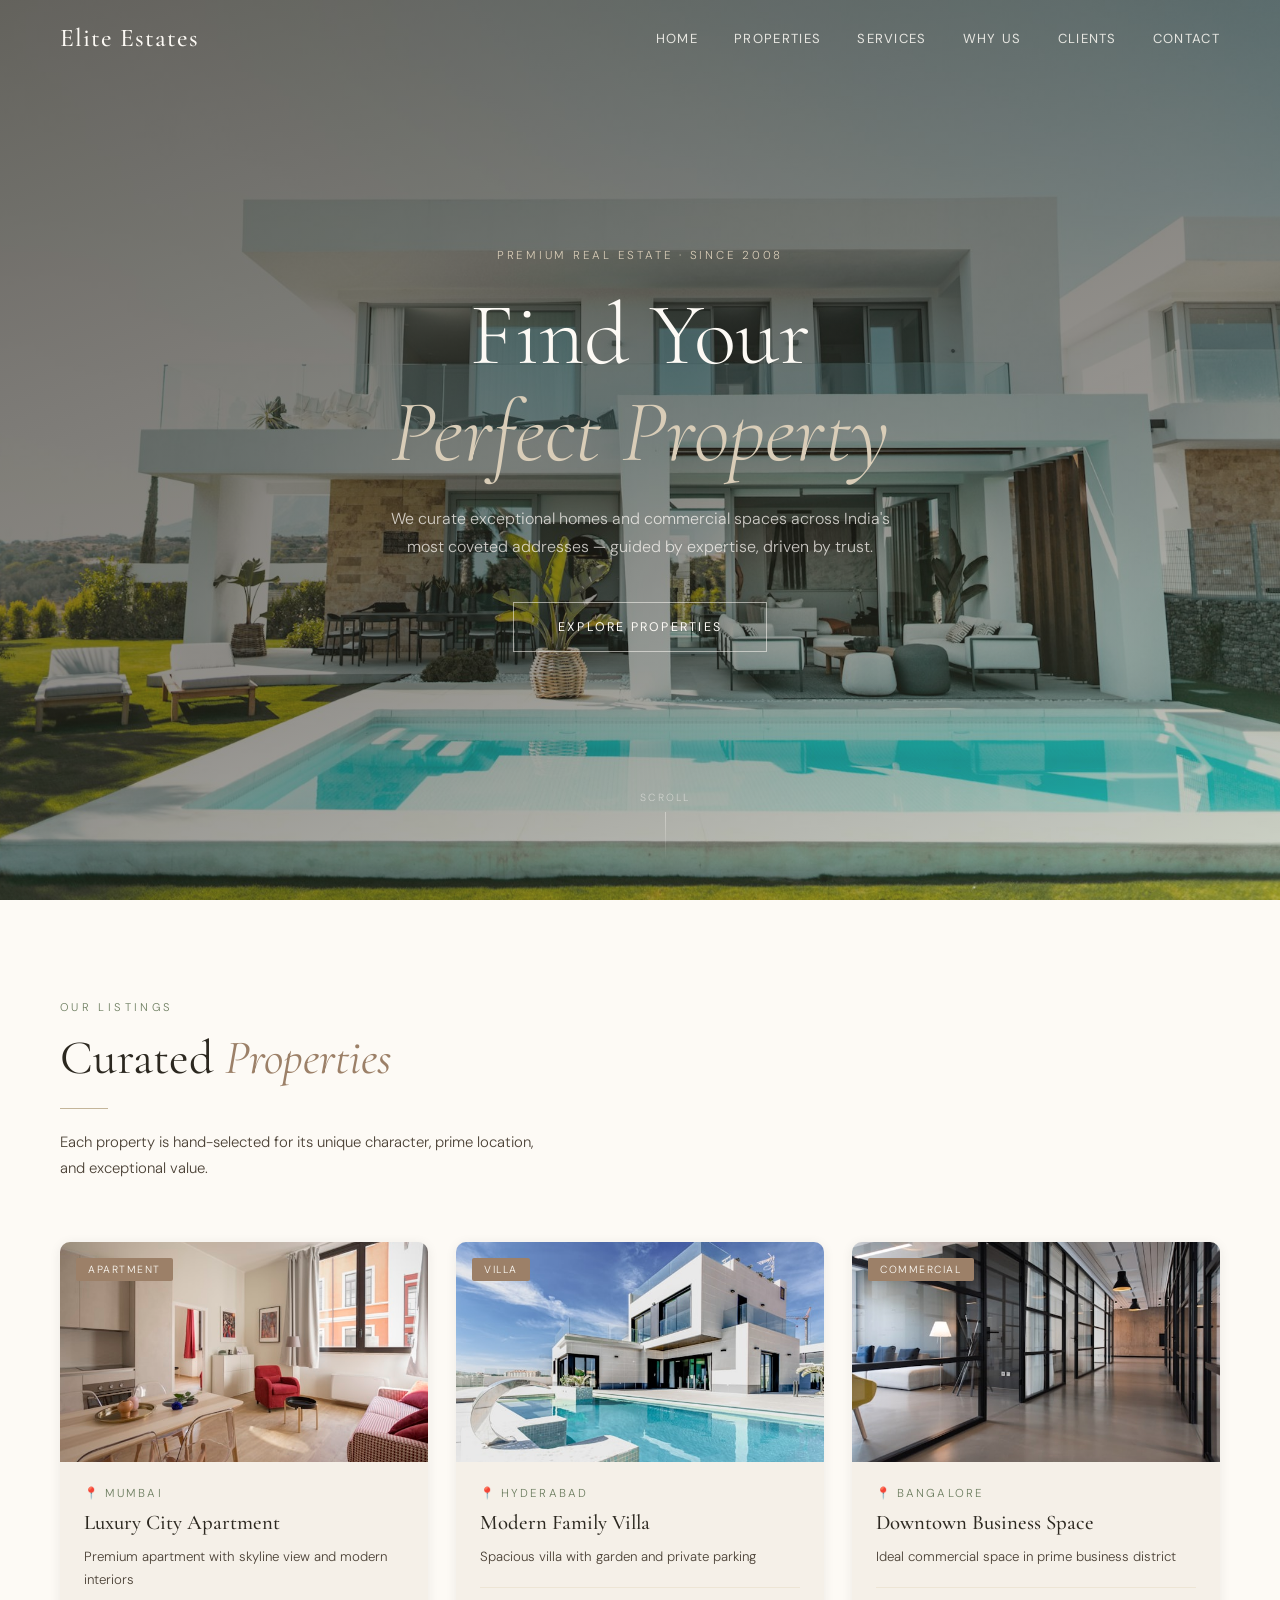
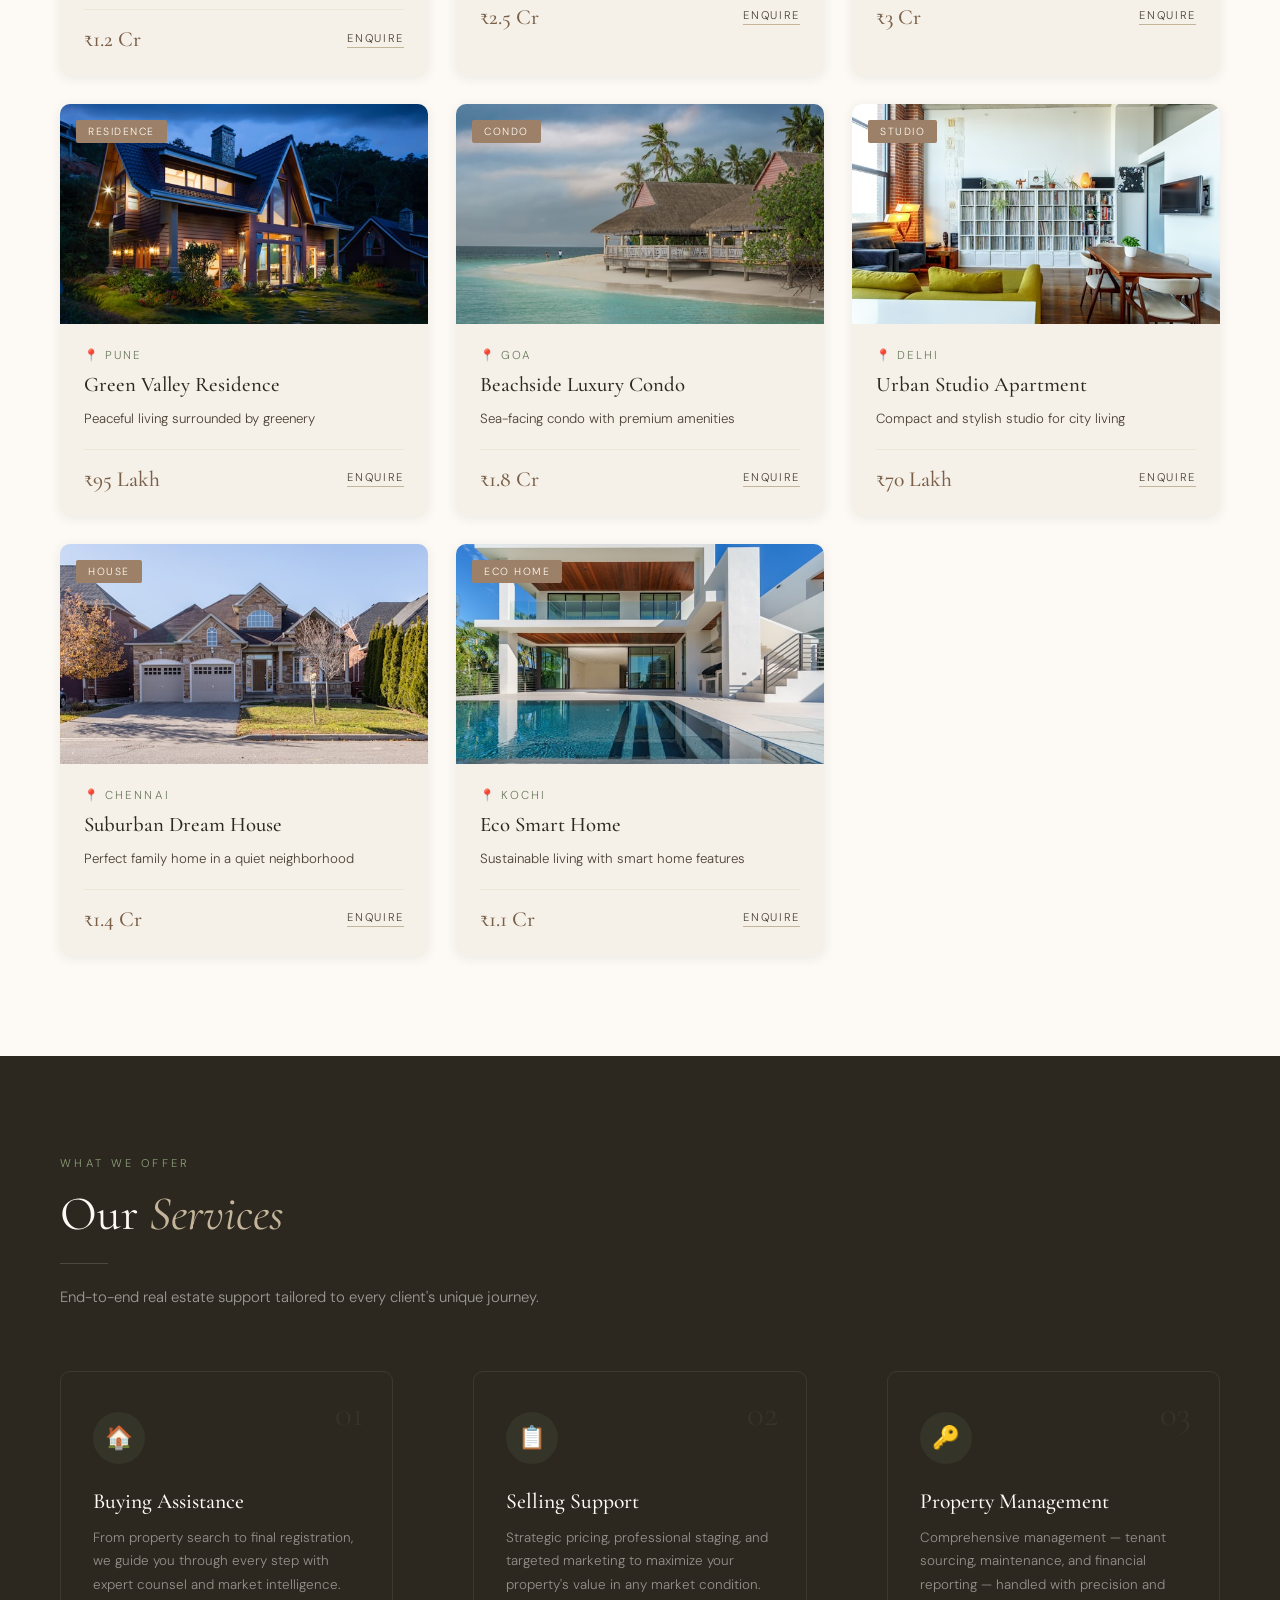
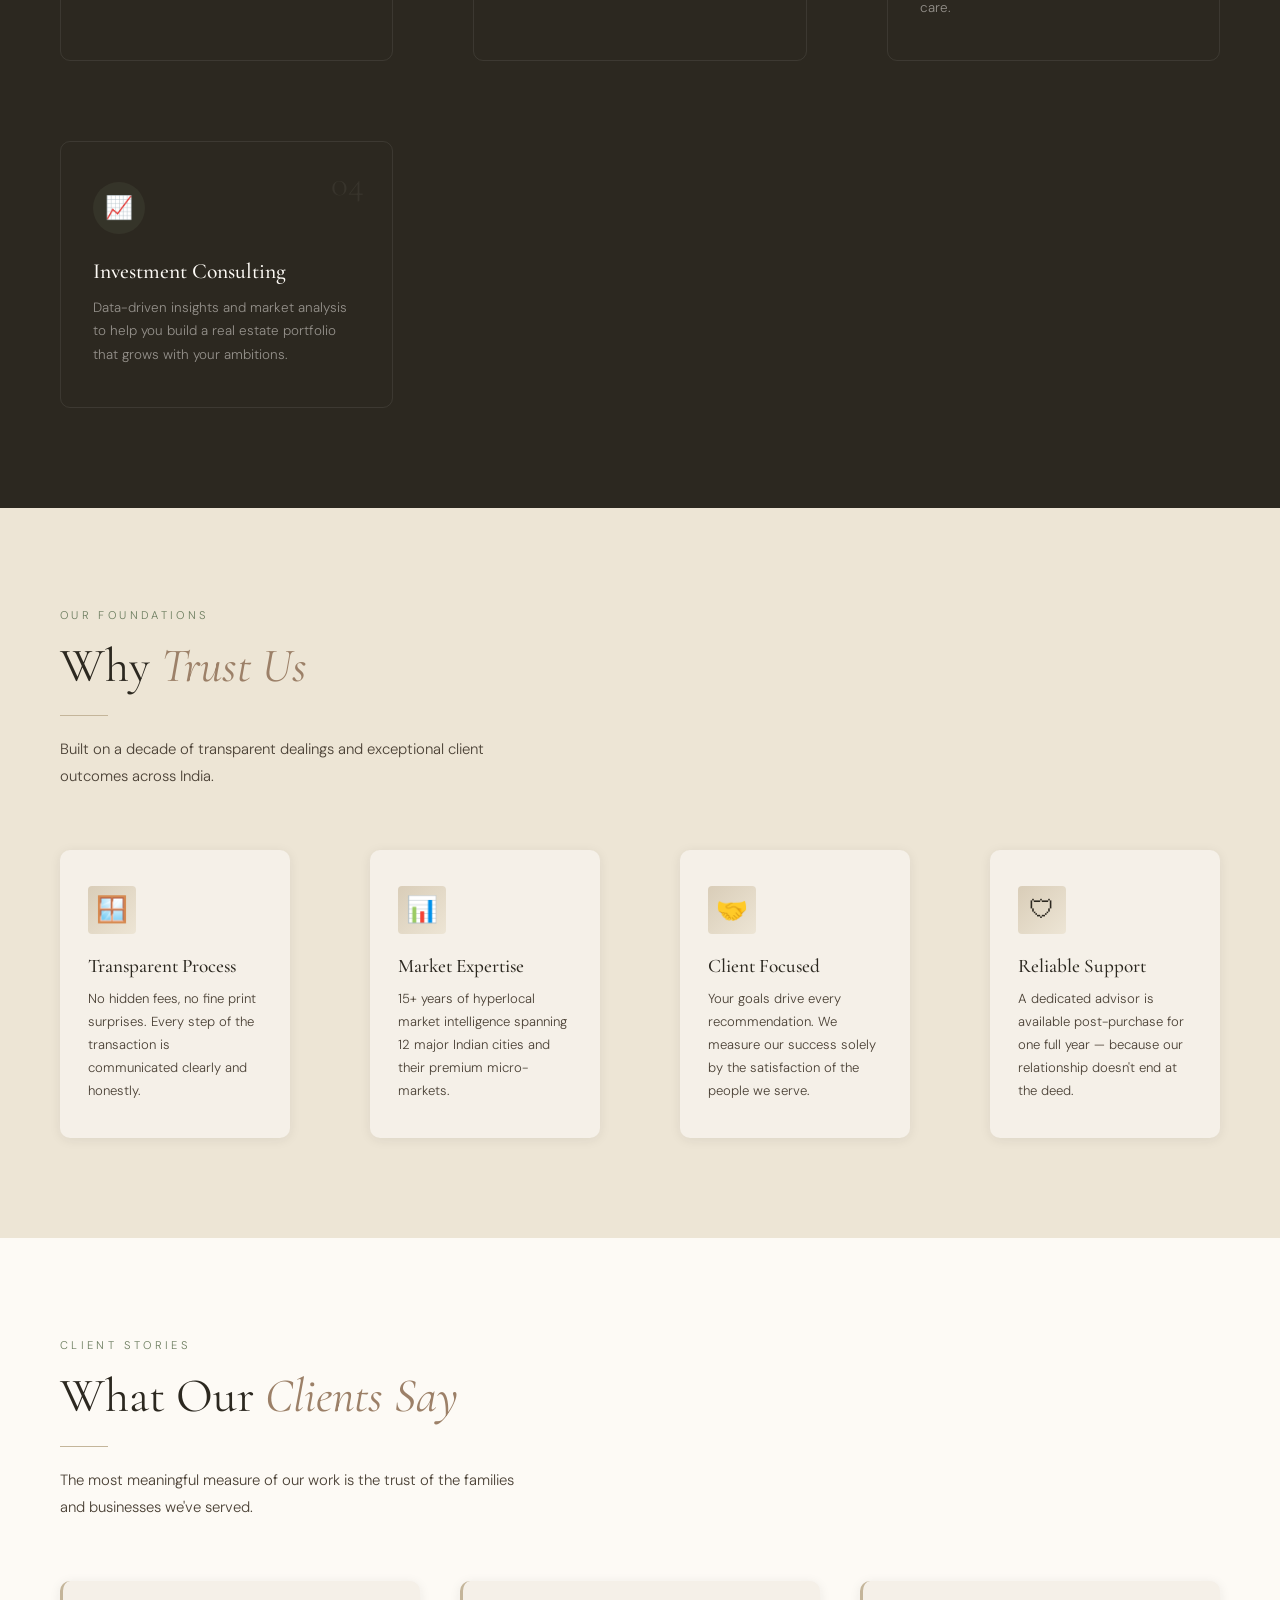
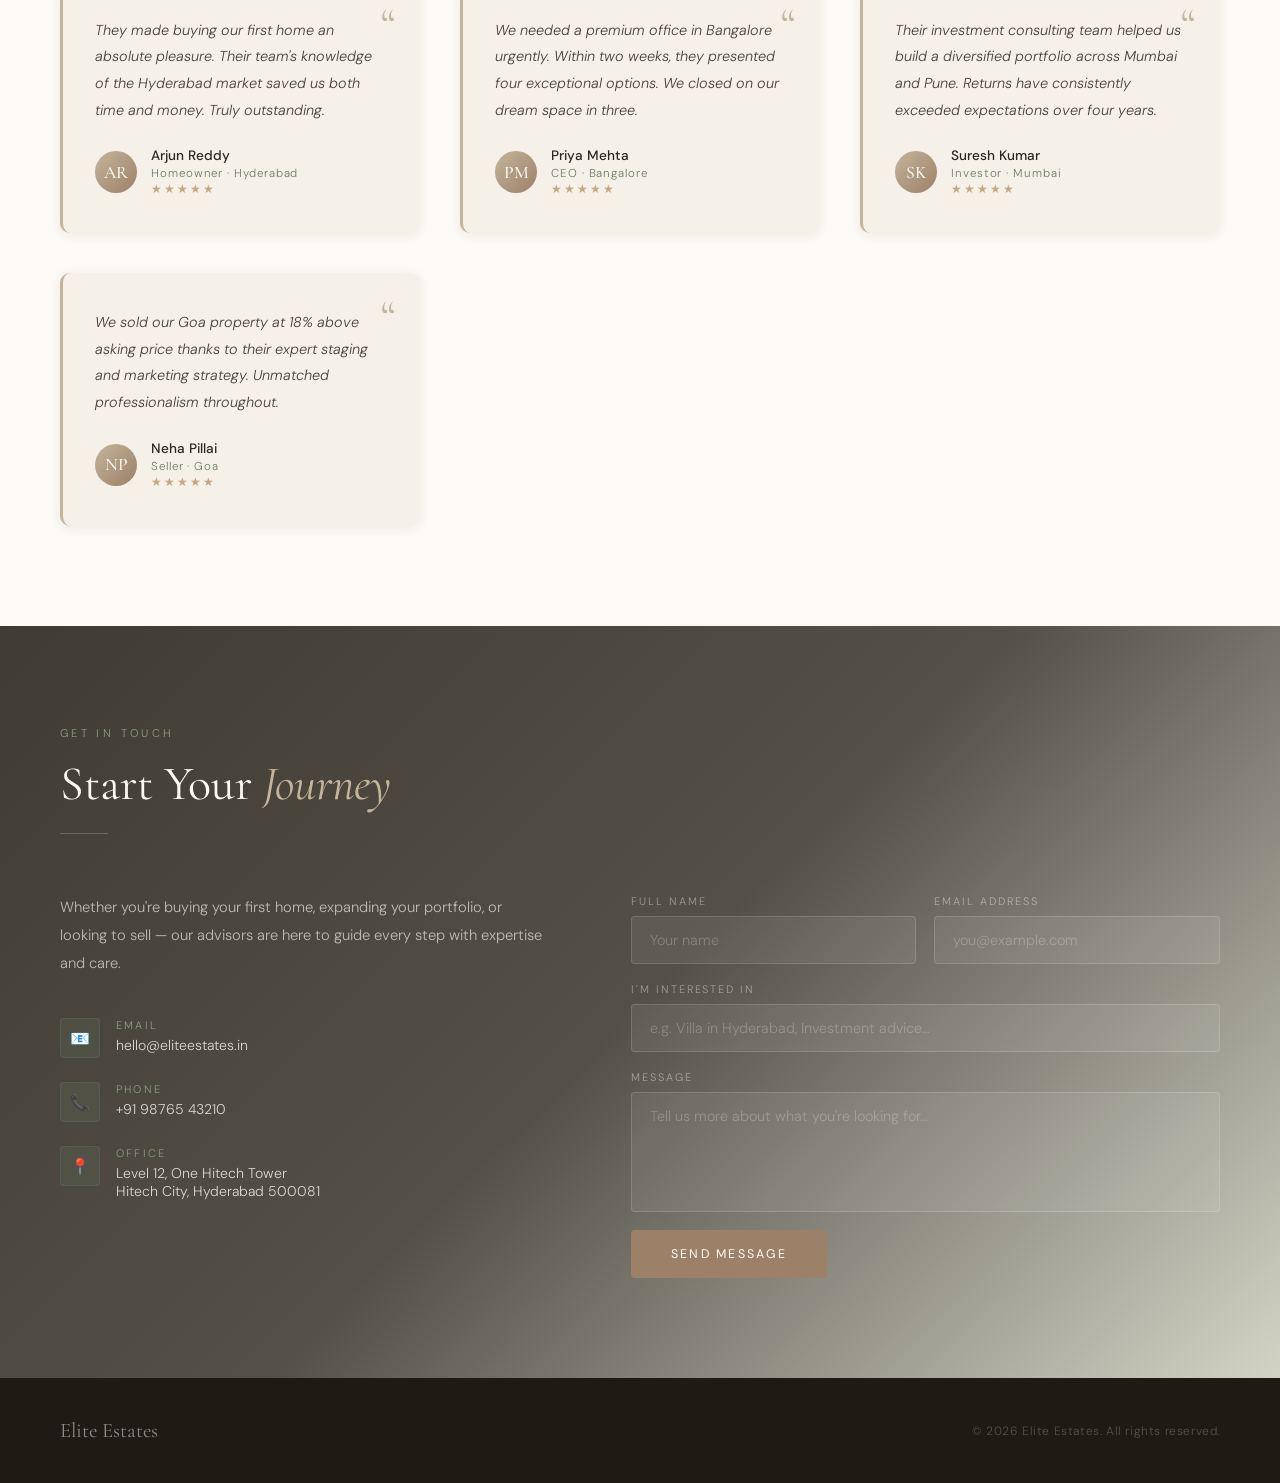
==== commit c61e0e20: "Update index.html" ====
--- a/index.html
+++ b/index.html
@@ -118,7 +118,7 @@
           <p class="prop-desc">Premium apartment with skyline view and modern interiors</p>
           <div class="prop-footer">
             <span class="prop-price">&#8377;1.2 Cr</span>
-            <a href="#contact" class="prop-btn">Enquire</a>
+            <a href="property1.html" class="prop-btn">Enquire</a>
           </div>
         </div>
       </div>
@@ -139,7 +139,7 @@
           <p class="prop-desc">Spacious villa with garden and private parking</p>
           <div class="prop-footer">
             <span class="prop-price">&#8377;2.5 Cr</span>
-            <a href="#contact" class="prop-btn">Enquire</a>
+            <a href="property2.html" class="prop-btn">Enquire</a>
           </div>
         </div>
       </div>
@@ -160,7 +160,7 @@
           <p class="prop-desc">Ideal commercial space in prime business district</p>
           <div class="prop-footer">
             <span class="prop-price">&#8377;3 Cr</span>
-            <a href="#contact" class="prop-btn">Enquire</a>
+            <a href="property3.html" class="prop-btn">Enquire</a>
           </div>
         </div>
       </div>
@@ -181,7 +181,7 @@
           <p class="prop-desc">Peaceful living surrounded by greenery</p>
           <div class="prop-footer">
             <span class="prop-price">&#8377;95 Lakh</span>
-            <a href="#contact" class="prop-btn">Enquire</a>
+            <a href="property4.html" class="prop-btn">Enquire</a>
           </div>
         </div>
       </div>
@@ -202,7 +202,7 @@
           <p class="prop-desc">Sea-facing condo with premium amenities</p>
           <div class="prop-footer">
             <span class="prop-price">&#8377;1.8 Cr</span>
-            <a href="#contact" class="prop-btn">Enquire</a>
+            <a href="property5.html" class="prop-btn">Enquire</a>
           </div>
         </div>
       </div>
@@ -223,7 +223,7 @@
           <p class="prop-desc">Compact and stylish studio for city living</p>
           <div class="prop-footer">
             <span class="prop-price">&#8377;70 Lakh</span>
-            <a href="#contact" class="prop-btn">Enquire</a>
+            <a href="property6.html" class="prop-btn">Enquire</a>
           </div>
         </div>
       </div>
@@ -244,7 +244,7 @@
           <p class="prop-desc">Perfect family home in a quiet neighborhood</p>
           <div class="prop-footer">
             <span class="prop-price">&#8377;1.4 Cr</span>
-            <a href="#contact" class="prop-btn">Enquire</a>
+            <a href="property7.html" class="prop-btn">Enquire</a>
           </div>
         </div>
       </div>
@@ -265,7 +265,7 @@
           <p class="prop-desc">Sustainable living with smart home features</p>
           <div class="prop-footer">
             <span class="prop-price">&#8377;1.1 Cr</span>
-            <a href="#contact" class="prop-btn">Enquire</a>
+            <a href="property8.html" class="prop-btn">Enquire</a>
           </div>
         </div>
       </div>
@@ -567,7 +567,7 @@
        ============================================ -->
   <footer>
     <div class="footer-logo">Elite Estates</div>
-    <div class="footer-copy">&copy; 2025 Elite Estates. All rights reserved.</div>
+    <div class="footer-copy">&copy; 2026 Elite Estates. All rights reserved.</div>
   </footer>
 
 
@@ -575,4 +575,4 @@
   <script src="main.js"></script>
 
 </body>
-</html>+</html>
